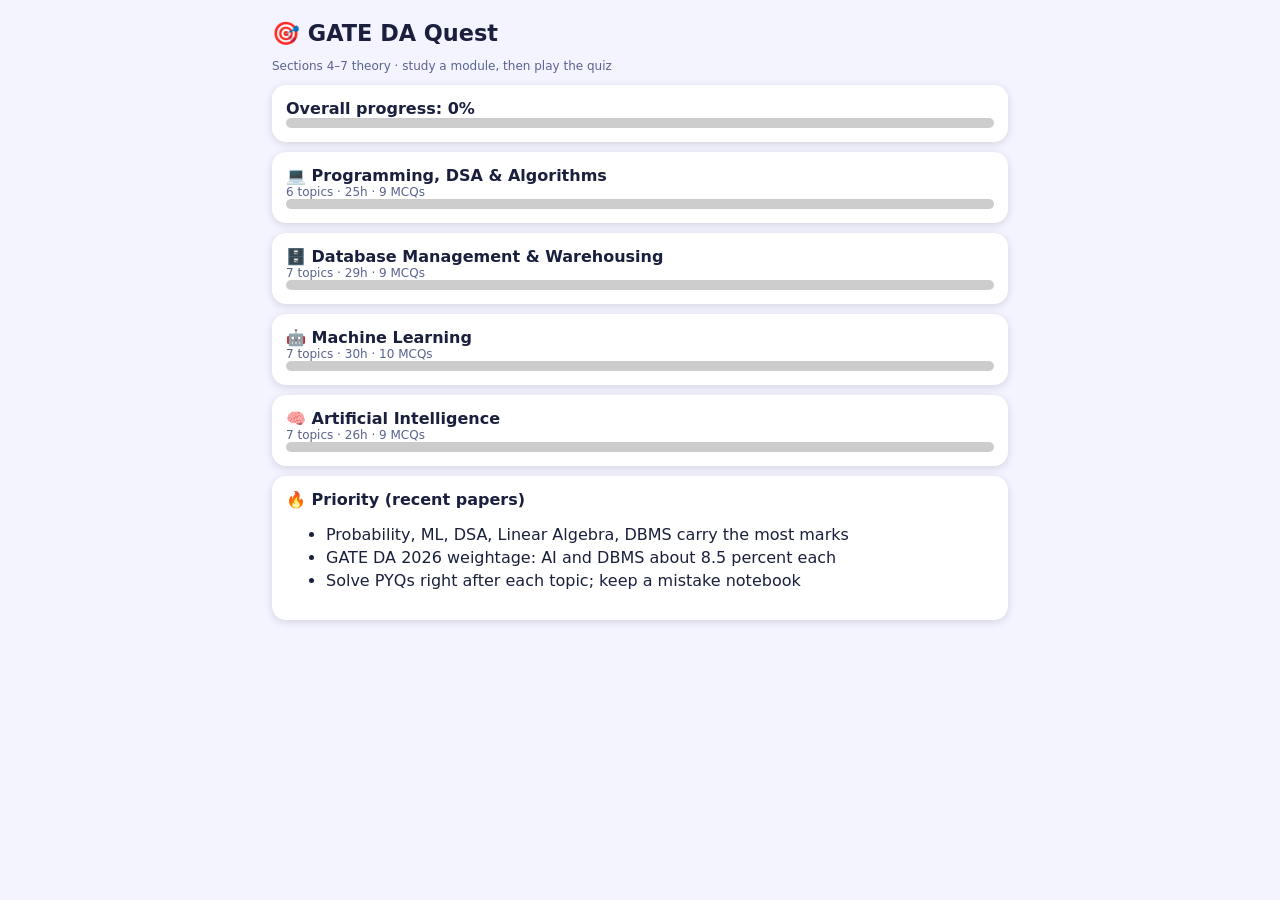
==== index.html @ 4cd94cef "first commit" ====
<!doctype html><html><head><meta charset="utf-8"><meta name="viewport" content="width=device-width,initial-scale=1"><title>GATE DA Quest</title><link rel="stylesheet" href="style.css"></head><body><h1>🎯 GATE DA Quest</h1><p class="tag">Sections 4–7 theory · study a module, then play the quiz</p><div class="card"><b>Overall progress: <span id="o">0</span>%</b><div class="bar"><i id="ob"></i></div></div><a class="card mod" href="programming.html"><b>💻 Programming, DSA & Algorithms</b><div class="tag">6 topics · 25h · 9 MCQs</div><div class="bar"><i id="b_programming"></i></div></a><a class="card mod" href="dbms.html"><b>🗄️ Database Management & Warehousing</b><div class="tag">7 topics · 29h · 9 MCQs</div><div class="bar"><i id="b_dbms"></i></div></a><a class="card mod" href="ml.html"><b>🤖 Machine Learning</b><div class="tag">7 topics · 30h · 10 MCQs</div><div class="bar"><i id="b_ml"></i></div></a><a class="card mod" href="ai.html"><b>🧠 Artificial Intelligence</b><div class="tag">7 topics · 26h · 9 MCQs</div><div class="bar"><i id="b_ai"></i></div></a><div class="card"><b>🔥 Priority (recent papers)</b><ul><li>Probability, ML, DSA, Linear Algebra, DBMS carry the most marks</li><li>GATE DA 2026 weightage: AI and DBMS about 8.5 percent each</li><li>Solve PYQs right after each topic; keep a mistake notebook</li></ul></div><script>const ks=[["programming", 6], ["dbms", 7], ["ml", 7], ["ai", 7]];let t=0;ks.forEach(k=>{let s=null;try{s=JSON.parse(localStorage.getItem("gda_"+k[0]))}catch(e){}let p=s?Math.round(s.done.length/k[1]*60+s.best*.4):0;document.getElementById("b_"+k[0]).style.width=p+"%";t+=p});let o=Math.round(t/ks.length);document.getElementById("o").textContent=o;document.getElementById("ob").style.width=o+"%"</script></body></html>
---- style.css ----
:root{--bg:#0f1226;--card:#1a1f3d;--tx:#eef;--mu:#9aa3d6;--ac:#7c5cff;--ok:#2ecc71;--no:#ff5c7a;--gold:#ffc83d}
@media(prefers-color-scheme:light){:root{--bg:#f3f4ff;--card:#fff;--tx:#1a1f3d;--mu:#5a628f}}
*{box-sizing:border-box}body{margin:0;font-family:system-ui,sans-serif;background:var(--bg);color:var(--tx);padding:12px;max-width:760px;margin:auto}
h1{font-size:1.4rem;margin:8px 0}a{color:var(--ac)}.bar{height:10px;background:#0003;border-radius:9px;overflow:hidden}.bar i{display:block;height:100%;background:linear-gradient(90deg,var(--ac),var(--gold));width:0;transition:.5s}
.card{background:var(--card);border-radius:14px;padding:14px;margin:10px 0;box-shadow:0 2px 8px #0002}.mod{display:block;text-decoration:none;color:inherit}
.hud{display:flex;gap:8px;flex-wrap:wrap;font-size:.85rem}.hud span{background:var(--card);padding:5px 10px;border-radius:20px}
.tabs{display:flex;gap:6px;position:sticky;top:0;background:var(--bg);padding:6px 0;z-index:5}.tabs button{flex:1}
button{background:var(--ac);color:#fff;border:0;border-radius:10px;padding:11px;font-size:1rem;cursor:pointer}button.alt{background:#0004}
.opt{display:block;width:100%;text-align:left;background:#0003;color:var(--tx);margin:6px 0}.opt.ok{background:var(--ok);color:#000}.opt.no{background:var(--no)}
.tag{font-size:.75rem;color:var(--mu)}.tip{border-left:4px solid var(--gold);padding-left:8px;margin-top:8px;font-size:.9rem}li{margin:4px 0}
summary{cursor:pointer;font-weight:600}.hide{display:none}
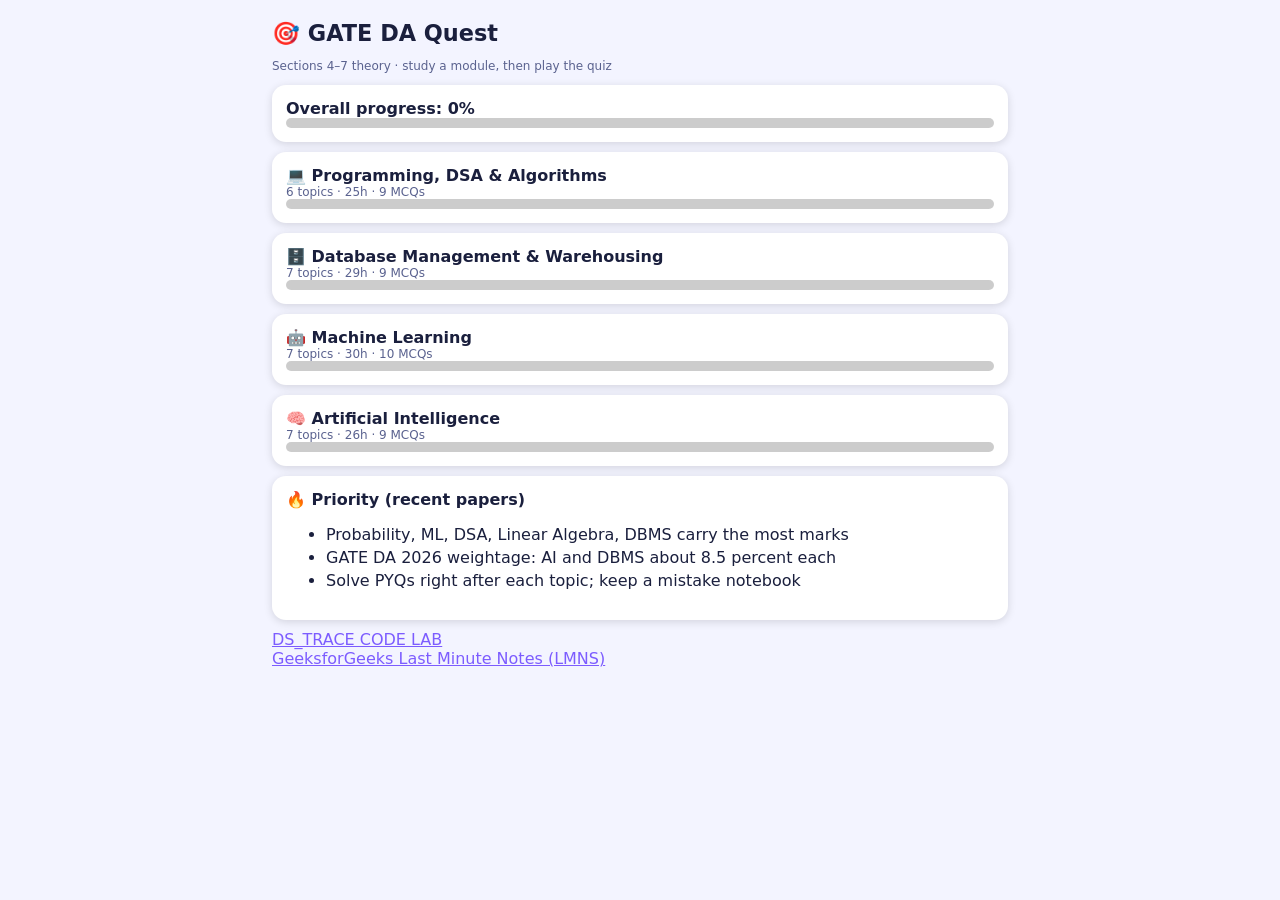
==== commit d55fe2a5: "deploy and last update" ====
--- a/index.html
+++ b/index.html
@@ -1 +1,15 @@
-<!doctype html><html><head><meta charset="utf-8"><meta name="viewport" content="width=device-width,initial-scale=1"><title>GATE DA Quest</title><link rel="stylesheet" href="style.css"></head><body><h1>🎯 GATE DA Quest</h1><p class="tag">Sections 4–7 theory · study a module, then play the quiz</p><div class="card"><b>Overall progress: <span id="o">0</span>%</b><div class="bar"><i id="ob"></i></div></div><a class="card mod" href="programming.html"><b>💻 Programming, DSA & Algorithms</b><div class="tag">6 topics · 25h · 9 MCQs</div><div class="bar"><i id="b_programming"></i></div></a><a class="card mod" href="dbms.html"><b>🗄️ Database Management & Warehousing</b><div class="tag">7 topics · 29h · 9 MCQs</div><div class="bar"><i id="b_dbms"></i></div></a><a class="card mod" href="ml.html"><b>🤖 Machine Learning</b><div class="tag">7 topics · 30h · 10 MCQs</div><div class="bar"><i id="b_ml"></i></div></a><a class="card mod" href="ai.html"><b>🧠 Artificial Intelligence</b><div class="tag">7 topics · 26h · 9 MCQs</div><div class="bar"><i id="b_ai"></i></div></a><div class="card"><b>🔥 Priority (recent papers)</b><ul><li>Probability, ML, DSA, Linear Algebra, DBMS carry the most marks</li><li>GATE DA 2026 weightage: AI and DBMS about 8.5 percent each</li><li>Solve PYQs right after each topic; keep a mistake notebook</li></ul></div><script>const ks=[["programming", 6], ["dbms", 7], ["ml", 7], ["ai", 7]];let t=0;ks.forEach(k=>{let s=null;try{s=JSON.parse(localStorage.getItem("gda_"+k[0]))}catch(e){}let p=s?Math.round(s.done.length/k[1]*60+s.best*.4):0;document.getElementById("b_"+k[0]).style.width=p+"%";t+=p});let o=Math.round(t/ks.length);document.getElementById("o").textContent=o;document.getElementById("ob").style.width=o+"%"</script></body></html>+<!doctype html><html><head><meta charset="utf-8"><meta name="viewport" content="width=device-width,initial-scale=1"><title>GATE DA Quest</title><link rel="stylesheet" href="style.css"></head><body><h1>🎯 GATE DA Quest</h1><p class="tag">Sections 4–7 theory · study a module, then play the quiz</p><div class="card"><b>Overall progress: <span id="o">0</span>%</b><div class="bar"><i id="ob"></i></div></div><a class="card mod" href="programming.html"><b>💻 Programming, DSA & Algorithms</b><div class="tag">6 topics · 25h · 9 MCQs</div><div class="bar"><i id="b_programming"></i></div></a><a class="card mod" href="dbms.html"><b>🗄️ Database Management & Warehousing</b><div class="tag">7 topics · 29h · 9 MCQs</div><div class="bar"><i id="b_dbms"></i></div></a><a class="card mod" href="ml.html"><b>🤖 Machine Learning</b><div class="tag">7 topics · 30h · 10 MCQs</div><div class="bar"><i id="b_ml"></i></div></a><a class="card mod" href="ai.html"><b>🧠 Artificial Intelligence</b><div class="tag">7 topics · 26h · 9 MCQs</div><div class="bar"><i id="b_ai"></i></div></a><div class="card"><b>🔥 Priority (recent papers)</b><ul><li>Probability, ML, DSA, Linear Algebra, DBMS carry the most marks</li><li>GATE DA 2026 weightage: AI and DBMS about 8.5 percent each</li><li>Solve PYQs right after each topic; keep a mistake notebook</li></ul></div><script>const ks=[["programming", 6], ["dbms", 7], ["ml", 7], ["ai", 7]];let t=0;ks.forEach(k=>{let s=null;try{s=JSON.parse(localStorage.getItem("gda_"+k[0]))}catch(e){}let p=s?Math.round(s.done.length/k[1]*60+s.best*.4):0;document.getElementById("b_"+k[0]).style.width=p+"%";t+=p});let o=Math.round(t/ks.length);document.getElementById("o").textContent=o;document.getElementById("ob").style.width=o+"%"</script>
+
+
+<!-- Anchor tag for your DS_TRACE website -->
+<a href="https://gate-da.vivek-22.tech" target="_blank" rel="noopener noreferrer">
+    DS_TRACE CODE LAB
+</a>
+<br>
+<!-- Anchor tag for GeeksforGeeks Last Minute Notes -->
+<a href="https://www.geeksforgeeks.org/gfg-academy/last-minute-notes-lmns/" target="_blank" rel="noopener noreferrer">
+    GeeksforGeeks Last Minute Notes (LMNS)
+</a>
+
+
+</body></html>
